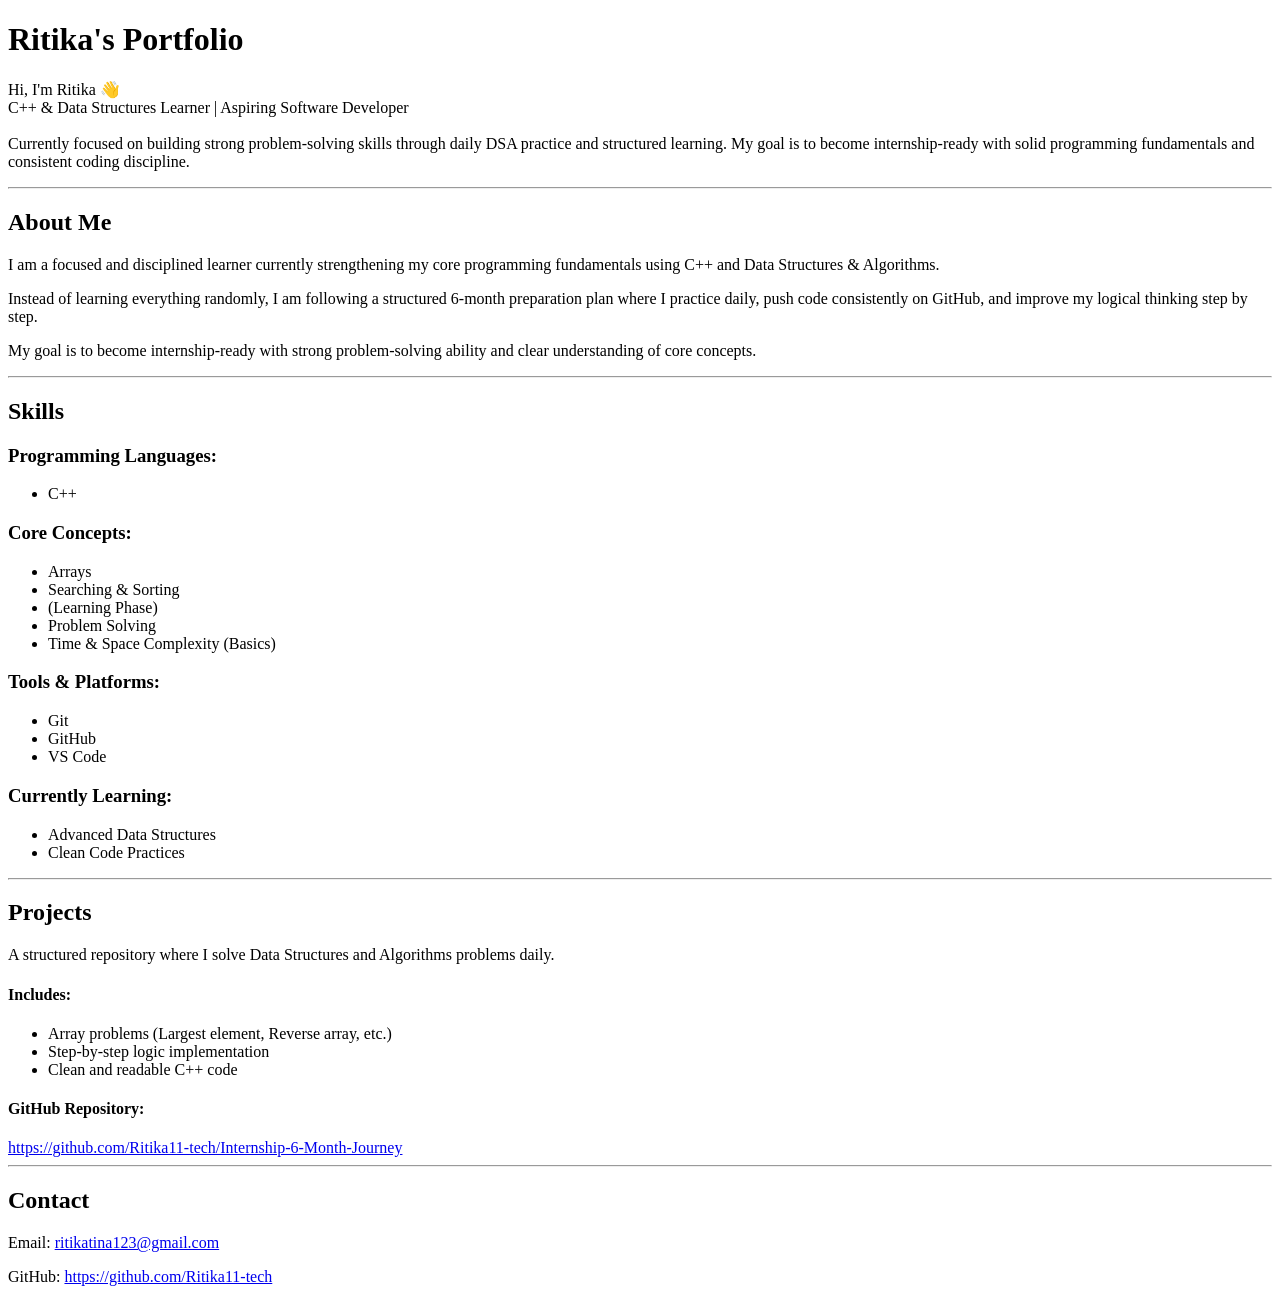
==== Development/Portfolio/index.html @ 04ca8ed6 "Added basic portfolio HTML structure" ====
<!doctype html>
<html lang="en">
  <head>
    <meta charset="UTF-8" />
    <meta name="viewport" content="width=device-width, initial-scale=1.0" />
    <title>Ritika | Portfolio</title>
  </head>
  <body>
    <header>
      <h1>Ritika's Portfolio</h1>
      <p>
        Hi, I'm Ritika 👋
        <br />
        C++ & Data Structures Learner | Aspiring Software Developer<br />
        <br />

        Currently focused on building strong problem-solving skills through
        daily DSA practice and structured learning. My goal is to become
        internship-ready with solid programming fundamentals and consistent
        coding discipline.
      </p>
    </header>
    <hr />
    <main>
      <section>
        <h2>About Me</h2>
        <p>
          I am a focused and disciplined learner currently strengthening my core
          programming fundamentals using C++ and Data Structures & Algorithms.
        </p>
        <p>
          Instead of learning everything randomly, I am following a structured
          6-month preparation plan where I practice daily, push code
          consistently on GitHub, and improve my logical thinking step by step.
        </p>
        <p>
          My goal is to become internship-ready with strong problem-solving
          ability and clear understanding of core concepts.
        </p>
      </section>
      <hr />
      <section>
        <h2>Skills</h2>

        <h3>Programming Languages:</h3>
        <ul>
          <li>C++</li>
        </ul>
        <h3>Core Concepts:</h3>
        <ul>
          <li>Arrays</li>
          <li>Searching & Sorting</li>
          <li>(Learning Phase)</li>

          <li>Problem Solving</li>
          <li>Time & Space Complexity (Basics)</li>
        </ul>
        <h3>Tools & Platforms:</h3>
        <ul>
          <li>Git</li>
          <li>GitHub</li>
          <li>VS Code</li>
        </ul>
        <h3>Currently Learning:</h3>
        <ul>
          <li>Advanced Data Structures</li>
          <li>Clean Code Practices</li>
        </ul>
      </section>
      <hr />
      <section>
        <h2>Projects</h2>
        <p>
          A structured repository where I solve Data Structures and Algorithms
          problems daily.
        </p>

        <h4>Includes:</h4>
        <ul>
          <li>Array problems (Largest element, Reverse array, etc.)</li>
          <li>Step-by-step logic implementation</li>
          <li>Clean and readable C++ code</li>
        </ul>
        <h4>GitHub Repository:</h4>
        <a
          href="https://github.com/Ritika11-tech/Internship-6-Month-Journey"
          target="_blank"
          >https://github.com/Ritika11-tech/Internship-6-Month-Journey</a
        >
      </section>
    </main>
    <hr />
    <footer>
      <h2>Contact</h2>
      <p>
      Email:
      <a href="mailto:ritikatina123@gmail.com"> ritikatina123@gmail.com</a>
      </p>
   
      <p>
      GitHub:
      <a href="https://github.com/Ritika11-tech" target="_blank"
        >https://github.com/Ritika11-tech</a>
        </p>
    </footer>
  </body>
</html>
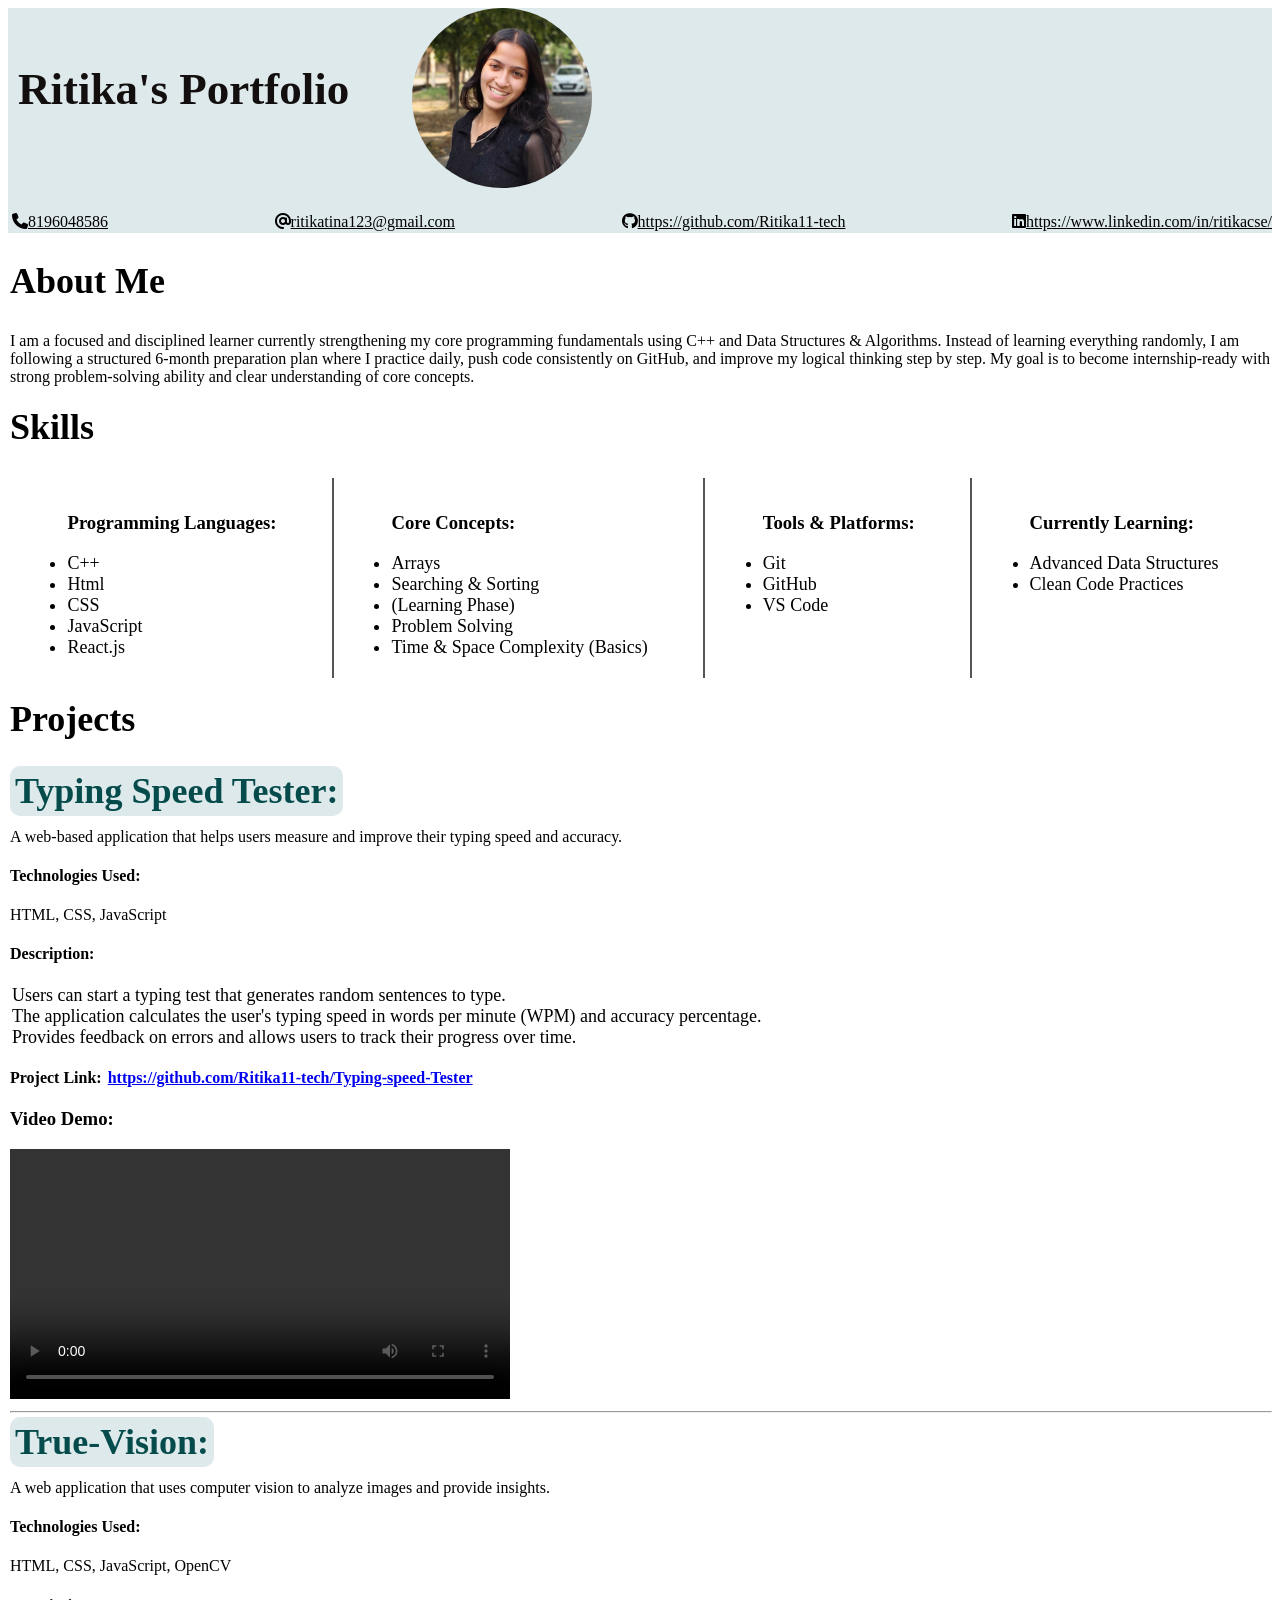
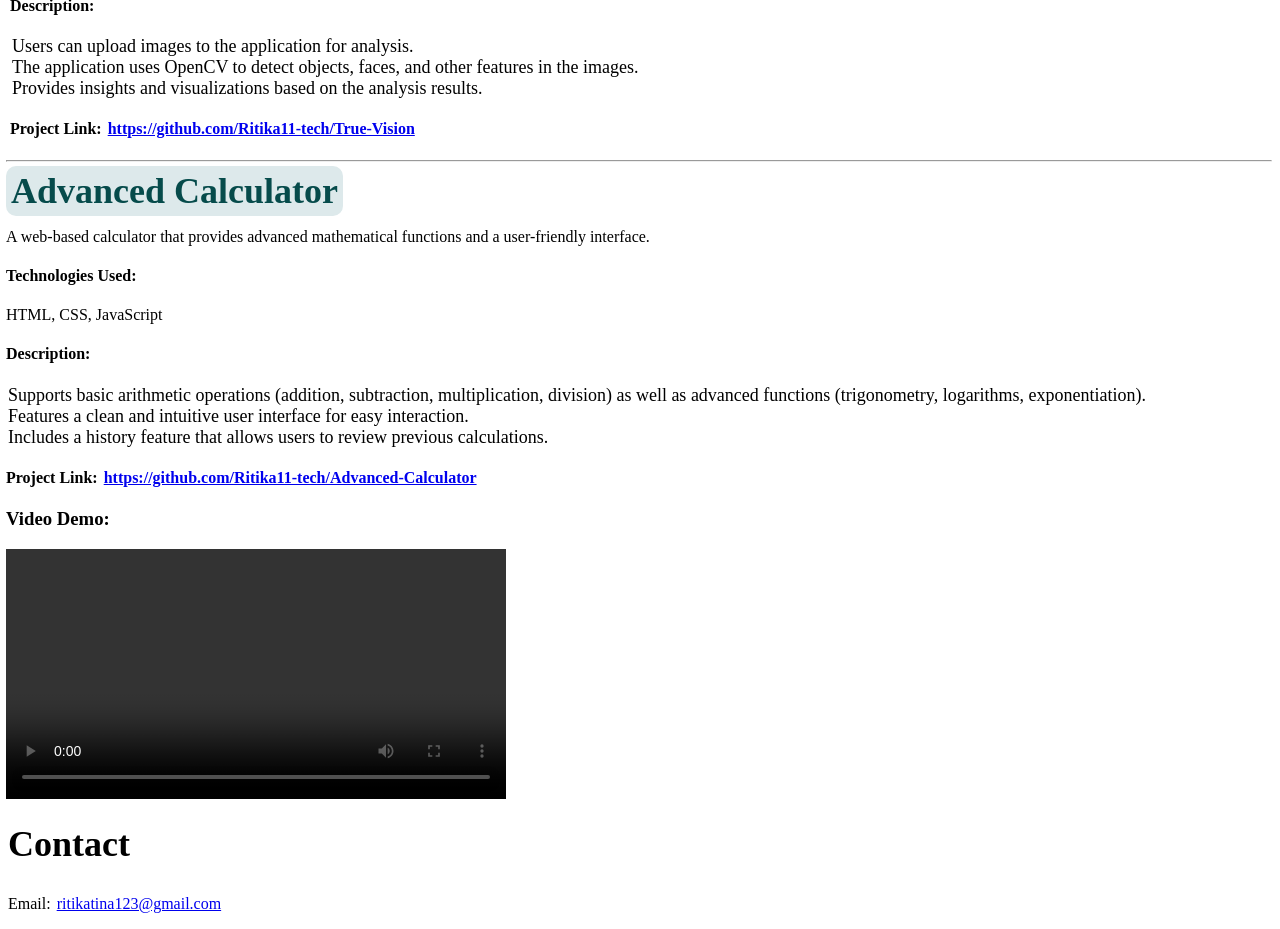
==== commit 05b2e361: "initial portfolio website" ====
--- a/Development/Portfolio/index.html
+++ b/Development/Portfolio/index.html
@@ -4,50 +4,55 @@
     <meta charset="UTF-8" />
     <meta name="viewport" content="width=device-width, initial-scale=1.0" />
     <title>Ritika | Portfolio</title>
+    <link rel="stylesheet" href="style.css">
+    <link rel="stylesheet" href="https://cdnjs.cloudflare.com/ajax/libs/font-awesome/6.5.0/css/all.min.css">
   </head>
   <body>
     <header>
-      <h1>Ritika's Portfolio</h1>
-      <p>
-        Hi, I'm Ritika 👋
-        <br />
-        C++ & Data Structures Learner | Aspiring Software Developer<br />
-        <br />
-
-        Currently focused on building strong problem-solving skills through
-        daily DSA practice and structured learning. My goal is to become
-        internship-ready with solid programming fundamentals and consistent
-        coding discipline.
-      </p>
+     <div class="first">
+      <h1 id="port">Ritika's Portfolio</h1>
+      <img  src="1.jpeg"  alt="photo"> 
+      </div>
+      <div class="second">
+       <a href="tel:860714545443" style="color:black"><i class="fa-solid fa-phone"></i>8196048586</a>
+        <a href="mailto:ritikatina123@gmail.com" style="color:black"><i class="fa-solid fa-at"></i>ritikatina123@gmail.com</a>
+       <a href="https://github.com/Ritika11-tech" target="_blank" style="color:black"><i class="fa-brands fa-github"></i>https://github.com/Ritika11-tech </a>
+        <a href="https://www.linkedin.com/in/ritikacse/" target="_blank" style="color:black"><i class="fa-brands fa-linkedin"></i>https://www.linkedin.com/in/ritikacse/</a>
+      </div>
     </header>
-    <hr />
+   
     <main>
       <section>
-        <h2>About Me</h2>
+        <h2 id="About" class="main">About Me</h2>
         <p>
           I am a focused and disciplined learner currently strengthening my core
           programming fundamentals using C++ and Data Structures & Algorithms.
-        </p>
-        <p>
+      
           Instead of learning everything randomly, I am following a structured
           6-month preparation plan where I practice daily, push code
           consistently on GitHub, and improve my logical thinking step by step.
-        </p>
-        <p>
           My goal is to become internship-ready with strong problem-solving
           ability and clear understanding of core concepts.
         </p>
       </section>
-      <hr />
+   
       <section>
-        <h2>Skills</h2>
-
+        <h2 class="main">Skills</h2>
+        <div class="skill">
+             <ul>
+            
         <h3>Programming Languages:</h3>
-        <ul>
+     
           <li>C++</li>
+           <li>Html</li>
+           <li>CSS</li>
+           <li>JavaScript</li>
+           <li>React.js</li>
         </ul>
+        <div class="vl"></div>
+         <ul>
         <h3>Core Concepts:</h3>
-        <ul>
+       
           <li>Arrays</li>
           <li>Searching & Sorting</li>
           <li>(Learning Phase)</li>
@@ -55,53 +60,81 @@
           <li>Problem Solving</li>
           <li>Time & Space Complexity (Basics)</li>
         </ul>
+        <div class="vl"></div>
+         <ul>
         <h3>Tools & Platforms:</h3>
-        <ul>
+       
           <li>Git</li>
           <li>GitHub</li>
           <li>VS Code</li>
         </ul>
+        <div class="vl"></div>
+             <ul>
         <h3>Currently Learning:</h3>
-        <ul>
+   
           <li>Advanced Data Structures</li>
           <li>Clean Code Practices</li>
         </ul>
+        </div>
       </section>
-      <hr />
+   
       <section>
-        <h2>Projects</h2>
-        <p>
-          A structured repository where I solve Data Structures and Algorithms
-          problems daily.
-        </p>
-
-        <h4>Includes:</h4>
-        <ul>
-          <li>Array problems (Largest element, Reverse array, etc.)</li>
-          <li>Step-by-step logic implementation</li>
-          <li>Clean and readable C++ code</li>
-        </ul>
-        <h4>GitHub Repository:</h4>
-        <a
-          href="https://github.com/Ritika11-tech/Internship-6-Month-Journey"
-          target="_blank"
-          >https://github.com/Ritika11-tech/Internship-6-Month-Journey</a
-        >
+        <h2 class="main">Projects</h2>
+         <h2 class="main"
+         style="color: rgb(6, 75, 75); background-color: rgb(221, 233, 235) ;
+    display: inline ;padding:5px;border-radius: 10px;" >Typing Speed Tester:</h2>
+         <p>A web-based application that helps users measure and improve their typing speed and accuracy.</p>
+         <h4>Technologies Used:</h4>
+         <p>HTML, CSS, JavaScript</p>
+         <h4>Description:</h4>
+         <p><ul>
+          <li>Users can start a typing test that generates random sentences to type.</li>
+          <li>The application calculates the user's typing speed in words per minute (WPM) and accuracy percentage.</li>
+          <li>Provides feedback on errors and allows users to track their progress over time.</li>
+         </ul></p>
+        <h4>Project Link: <a href="https://github.com/Ritika11-tech/Typing-speed-Tester" target="_blank">https://github.com/Ritika11-tech/Typing-speed-Tester</a></h4>
+        <h3>Video Demo:</h3>
+       <video width="500" controls><source src="typing.mp4.mp4">Your browser does not support the video tag.</video>
+       <hr>
+       <h2 class="main"
+       style="color: rgb(6, 75, 75); background-color: rgb(221, 233, 235) ;
+    display: inline ;padding:5px;border-radius: 10px">True-Vision:</h2>
+       <p>A web application that uses computer vision to analyze images and provide insights.</p>
+        <h4>Technologies Used:</h4>
+        <p>HTML, CSS, JavaScript, OpenCV</p>
+        <h4>Description:</h4>   
+        <p><ul>
+          <li>Users can upload images to the application for analysis.</li>
+          <li>The application uses OpenCV to detect objects, faces, and other features in the images.</li>
+          <li>Provides insights and visualizations based on the analysis results.</li>
+         </ul></p>
+        <h4>Project Link: <a href="https://github.com/Ritika11-tech/True-Vision" target="_blank">https://github.com/Ritika11-tech/True-Vision</a></h4>
       </section>
     </main>
     <hr />
-    <footer>
-      <h2>Contact</h2>
+   
+        <h2 class="main"
+        style="color: rgb(6, 75, 75); background-color: rgb(221, 233, 235) ;
+    display: inline ;padding:5px;border-radius: 10px">Advanced Calculator</h2>
+        <p>A web-based calculator that provides advanced mathematical functions and a user-friendly interface.</p>
+        <h4>Technologies Used:</h4>
+        <p>HTML, CSS, JavaScript</p>  
+        <h4>Description:</h4>
+        <p><ul>
+          <li>Supports basic arithmetic operations (addition, subtraction, multiplication, division) as well as advanced functions (trigonometry, logarithms, exponentiation).</li>
+          <li>Features a clean and intuitive user interface for easy interaction.</li>
+          <li>Includes a history feature that allows users to review previous calculations.</li>
+         </ul></p>
+        <h4>Project Link: <a href="https://github.com/Ritika11-tech/Advanced-Calculator" target="_blank">https://github.com/Ritika11-tech/Advanced-Calculator</a></h4>
+        <h3>Video Demo:</h3>
+        <video width="500" controls><source src="calculator.mp4" type="video/mp4">Your browser does not support the video tag.</video>
+         <footer>
+      <h2 class="main"
+      >Contact</h2>
       <p>
       Email:
       <a href="mailto:ritikatina123@gmail.com"> ritikatina123@gmail.com</a>
       </p>
-   
-      <p>
-      GitHub:
-      <a href="https://github.com/Ritika11-tech" target="_blank"
-        >https://github.com/Ritika11-tech</a>
-        </p>
     </footer>
   </body>
 </html>
--- a/Development/Portfolio/style.css
+++ b/Development/Portfolio/style.css
@@ -0,0 +1,101 @@
+*{
+    margin-left:2px;
+    padding: 0;
+   
+}
+
+#port{
+        margin-left:10px;
+     font-size:5vh;
+   
+    display:flex;
+  
+    justify-content: left;
+    margin-top:55px;
+    font-family:Georgia, 'Times New Roman', Times, serif;
+      animation:slideleft 1s ease-in;
+    color:rgb(20, 15, 15);
+
+}
+.first {
+     background-color: rgb(221, 233, 235);
+     height: 205px;
+    display: flex;
+     flex-direction: row;
+    white-space: nowrap;
+
+
+}
+
+@keyframes slideleft {
+    from{
+        transition: translateX(-300px);
+        opacity: 0;
+        
+    }
+    To{
+       transition: translateX(0);
+        opacity: 1;
+      
+    
+    }
+}
+img{
+    border-radius: 50%;
+    height:180px;
+    width:180px;
+    margin-left:5%;
+    object-fit: cover;
+    
+
+}
+
+.second{
+     color:black;
+     background-color:rgb(221, 233, 235);
+    height:20px;
+    display:flex;
+    flex-direction:row;
+    justify-content: space-between;
+    
+
+}
+
+#About{
+    margin-top: 3vh;
+    font-size: 4vh;
+}
+
+
+h2{
+    font-size: 4vh;
+    margin-top: 20px;
+}
+
+.skill{
+    margin-top: 20px;
+    display: flex;
+    flex-direction: row;
+    justify-content:space-evenly;
+}
+
+.vl{
+    background-color: rgb(83, 85, 89);
+    width:2px;
+    height: 200px;
+}
+
+li{
+    font-size: 2vh;
+}
+#inc{
+   margin-top: 20px;
+}
+#in{
+    font-size: 2vh;
+    margin-top: 10px;
+}
+
+.main:hover{
+   color: rgb(44, 81, 88);
+}
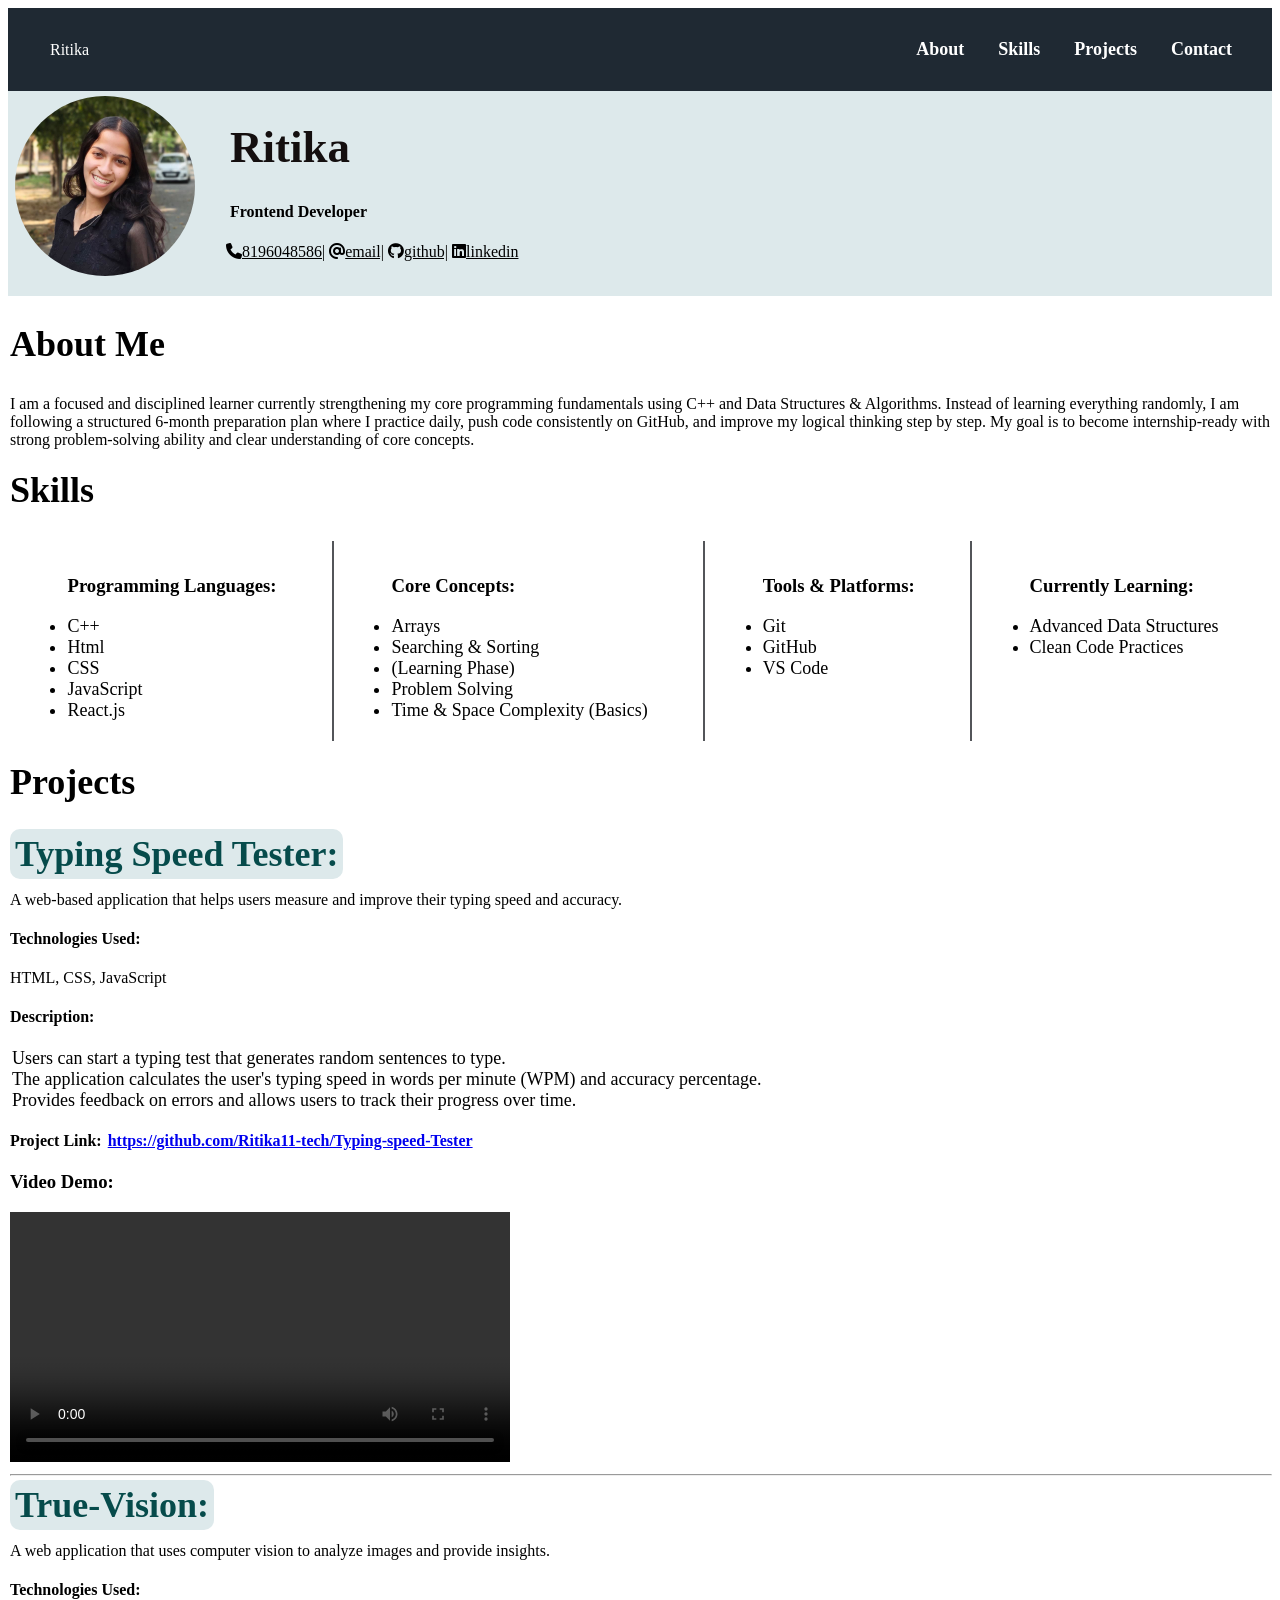
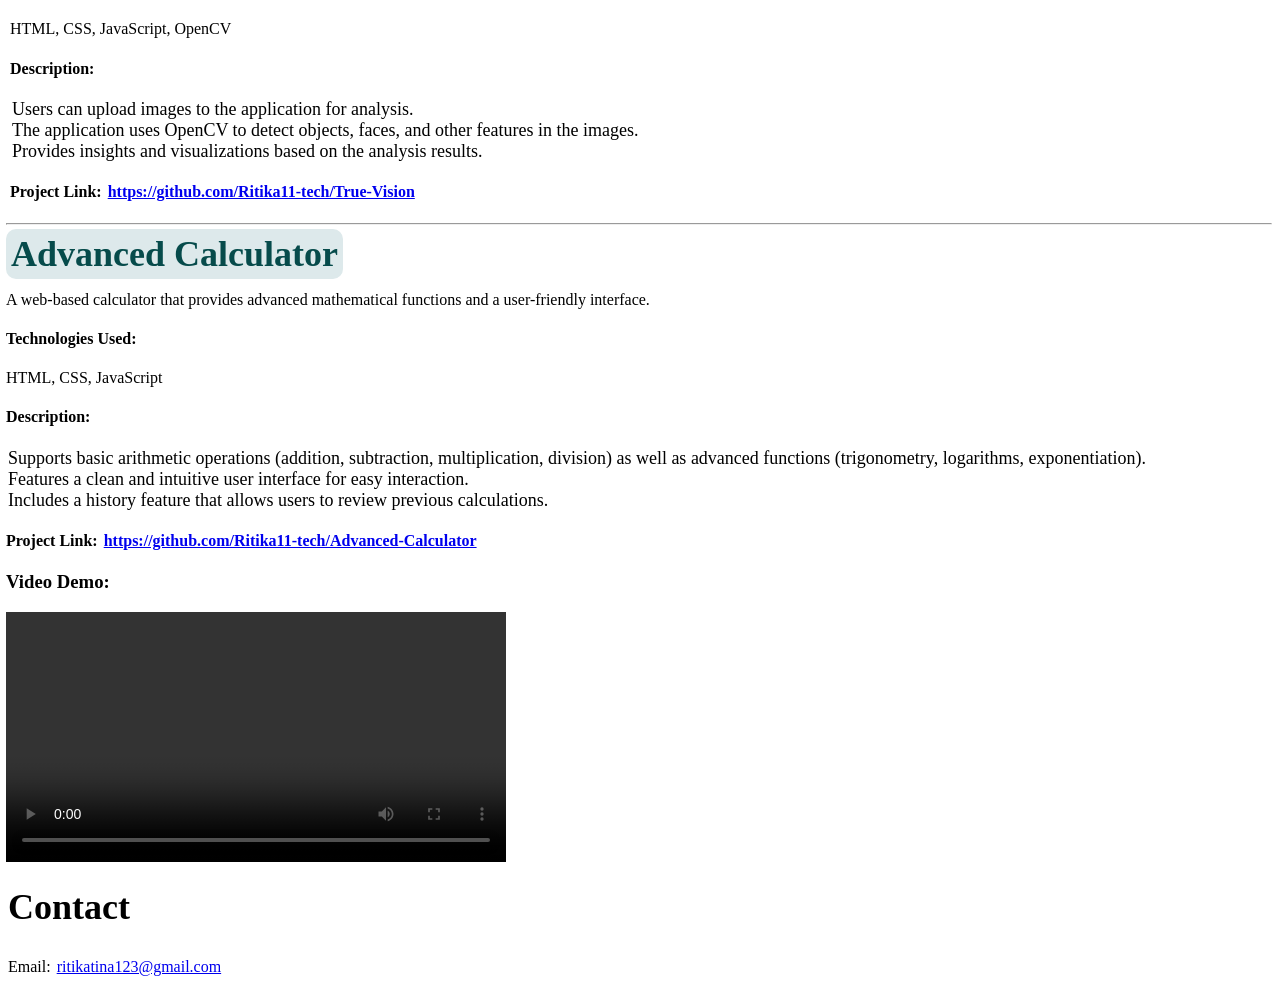
==== commit c45cb2a5: "adding navbar" ====
--- a/Development/Portfolio/index.html
+++ b/Development/Portfolio/index.html
@@ -9,16 +9,31 @@
   </head>
   <body>
     <header>
+      <div class="nav">
+        <div class="logo">Ritika</div>
+        <ul class="nav-links">
+          <li><a href="#about">About</a></li>
+          <li><a href="#skills">Skills</a></li>
+          <li><a href="#projects">Projects</a></li> 
+          <li><a href="#contact">Contact</a></li>
+        </ul>
+      </div>
      <div class="first">
-      <h1 id="port">Ritika's Portfolio</h1>
-      <img  src="1.jpeg"  alt="photo"> 
+      
+      <img  src="1.jpeg"  alt="photo">
+      <div class ="intro">
+      <h1 id="port">Ritika</h1>
+      <h4 id="fd">Frontend Developer</h4>
+   
+     
+      <div class="second">
+       <a href="tel:860714545443" style="color:black"><i class="fa-solid fa-phone"></i>8196048586|</a>
+        <a href="mailto:ritikatina123@gmail.com" style="color:black"><i class="fa-solid fa-at"></i>email|</a>
+       <a href="https://github.com/Ritika11-tech" target="_blank" style="color:black"><i class="fa-brands fa-github"></i>github|</a>
+        <a href="https://www.linkedin.com/in/ritikacse/" target="_blank" style="color:black"><i class="fa-brands fa-linkedin"></i>linkedin</a>
       </div>
-      <div class="second">
-       <a href="tel:860714545443" style="color:black"><i class="fa-solid fa-phone"></i>8196048586</a>
-        <a href="mailto:ritikatina123@gmail.com" style="color:black"><i class="fa-solid fa-at"></i>ritikatina123@gmail.com</a>
-       <a href="https://github.com/Ritika11-tech" target="_blank" style="color:black"><i class="fa-brands fa-github"></i>https://github.com/Ritika11-tech </a>
-        <a href="https://www.linkedin.com/in/ritikacse/" target="_blank" style="color:black"><i class="fa-brands fa-linkedin"></i>https://www.linkedin.com/in/ritikacse/</a>
-      </div>
+         </div> 
+       </div>
     </header>
    
     <main>
@@ -79,7 +94,8 @@
       </section>
    
       <section>
-        <h2 class="main">Projects</h2>
+        <h2 id="project-cards
+        "class="main">Projects
          <h2 class="main"
          style="color: rgb(6, 75, 75); background-color: rgb(221, 233, 235) ;
     display: inline ;padding:5px;border-radius: 10px;" >Typing Speed Tester:</h2>
@@ -128,6 +144,7 @@
         <h4>Project Link: <a href="https://github.com/Ritika11-tech/Advanced-Calculator" target="_blank">https://github.com/Ritika11-tech/Advanced-Calculator</a></h4>
         <h3>Video Demo:</h3>
         <video width="500" controls><source src="calculator.mp4" type="video/mp4">Your browser does not support the video tag.</video>
+        </h2>
          <footer>
       <h2 class="main"
       >Contact</h2>
--- a/Development/Portfolio/style.css
+++ b/Development/Portfolio/style.css
@@ -3,6 +3,28 @@
     padding: 0;
    
 }
+html{
+    scroll-behavior: smooth;
+}
+.nav{
+    display:flex;
+    justify-content :space-between;
+    align-items: center;
+    padding:15px 40px;
+    color:white;
+    background:#1f2933;}
+
+    .nav-links{
+        display:flex;
+        list-style: none;
+        gap:30px;
+    }
+    .nav-links li a{
+        color:white;
+        text-decoration: none;
+        font-weight:bold;
+    }
+
 
 #port{
         margin-left:10px;
@@ -11,13 +33,25 @@
     display:flex;
   
     justify-content: left;
-    margin-top:55px;
+    margin-top:px;
     font-family:Georgia, 'Times New Roman', Times, serif;
       animation:slideleft 1s ease-in;
     color:rgb(20, 15, 15);
 
 }
-.first {
+
+.intro{
+    display:flex;
+    flex-direction: column;
+    margin-left: 20px;
+    
+    
+}
+#fd{
+   margin-top: 0;
+   margin-left: 10px;
+}
+.first {    
      background-color: rgb(221, 233, 235);
      height: 205px;
     display: flex;
@@ -44,8 +78,9 @@
     border-radius: 50%;
     height:180px;
     width:180px;
-    margin-left:5%;
+    padding:5px;
     object-fit: cover;
+
     
 
 }
@@ -53,10 +88,12 @@
 .second{
      color:black;
      background-color:rgb(221, 233, 235);
-    height:20px;
+  
     display:flex;
     flex-direction:row;
-    justify-content: space-between;
+   
+
+   
     
 
 }
@@ -98,4 +135,16 @@
 
 .main:hover{
    color: rgb(44, 81, 88);
+}
+
+#project-cards{
+   background:white;
+padding:25px;
+border-radius:10px;
+box-shadow:0 4px 15px rgba(0,0,0,0.1);
+margin-bottom:30px;
+transition:0.3s;
+}
+.project-cards:hover{
+transform:translateY(-8px);
 }
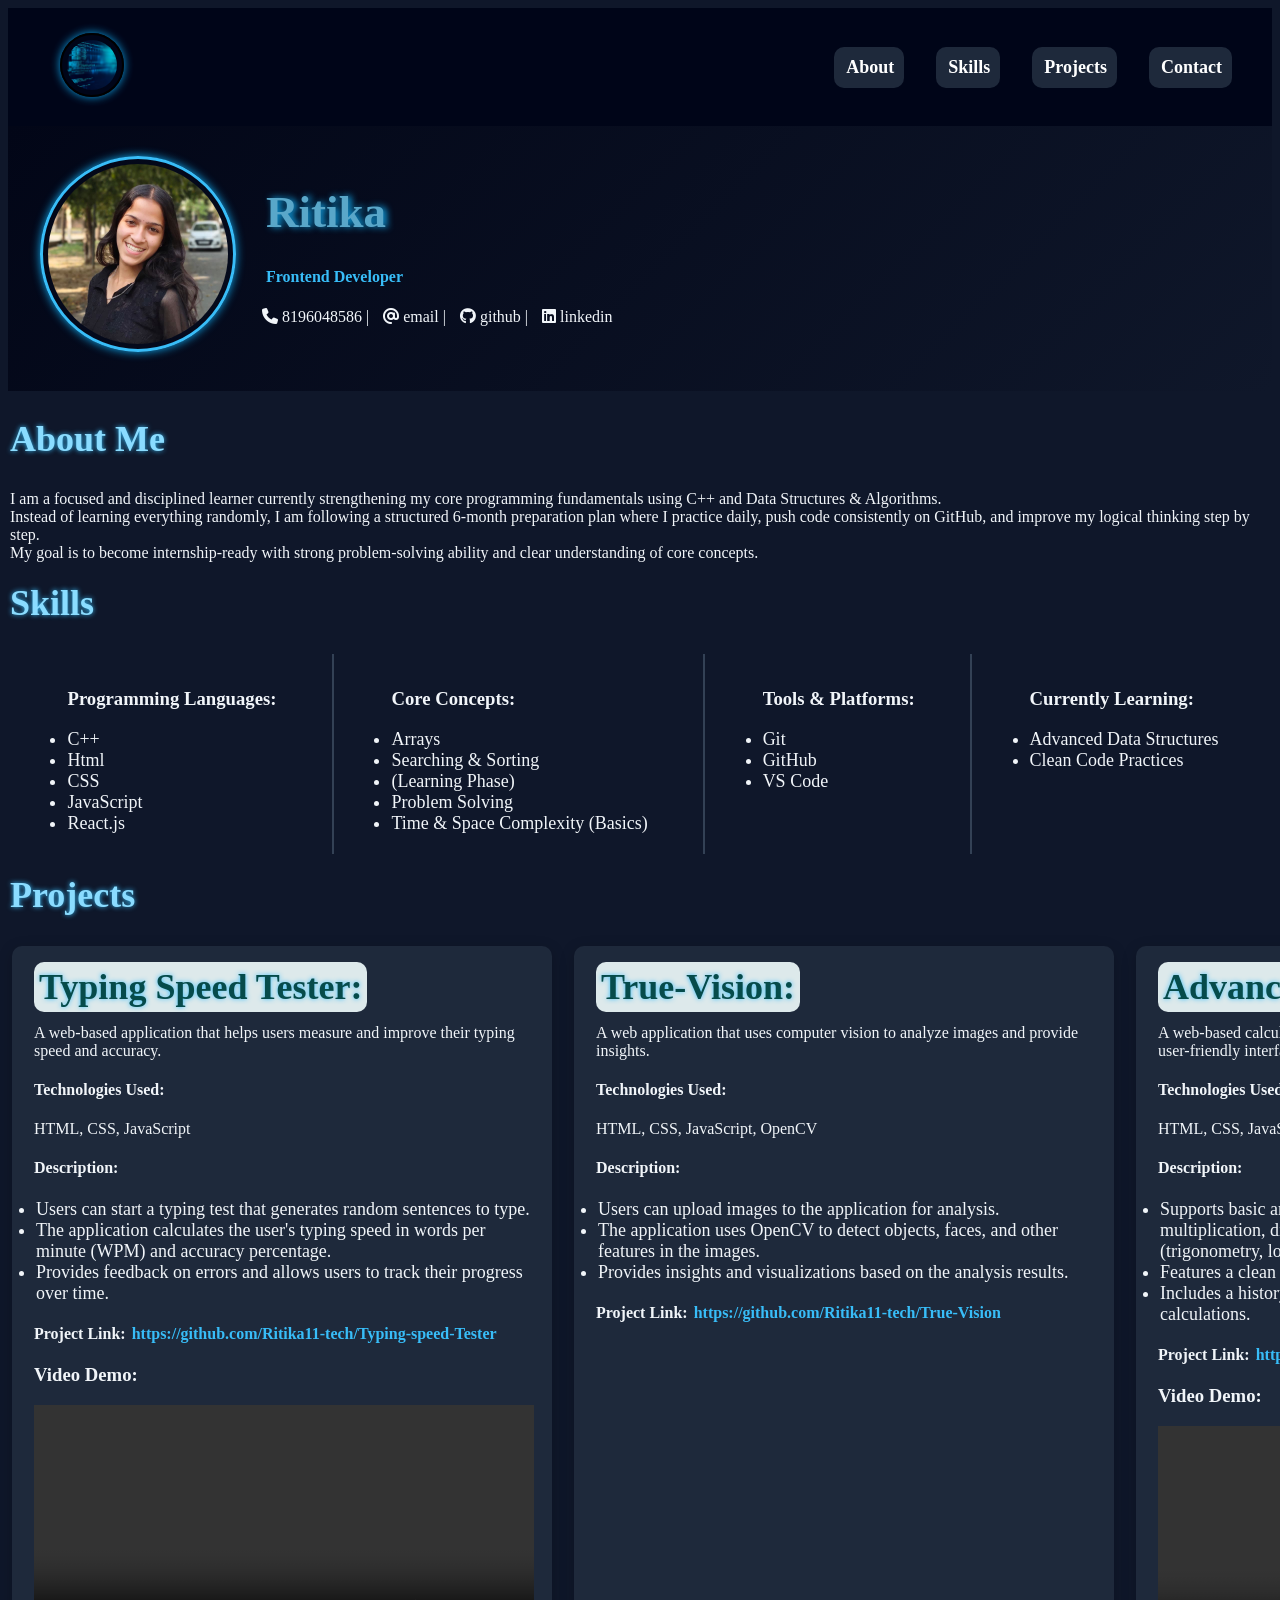
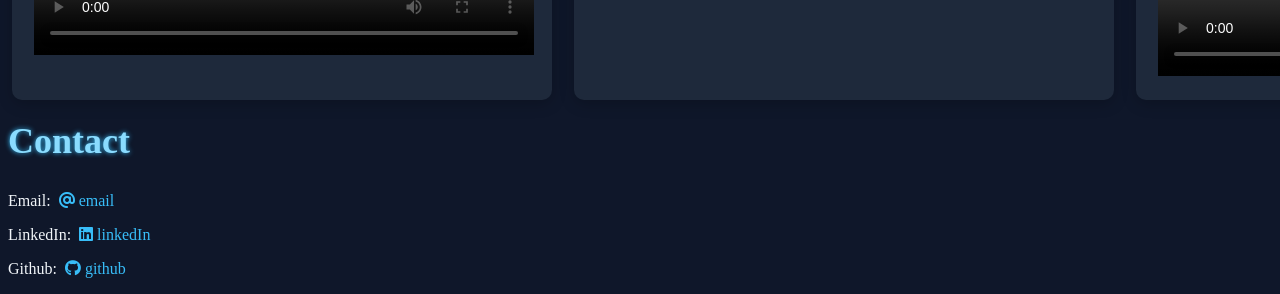
==== commit 562015d3: "added css and js" ====
--- a/Development/Portfolio/index.html
+++ b/Development/Portfolio/index.html
@@ -6,18 +6,21 @@
     <title>Ritika | Portfolio</title>
     <link rel="stylesheet" href="style.css">
     <link rel="stylesheet" href="https://cdnjs.cloudflare.com/ajax/libs/font-awesome/6.5.0/css/all.min.css">
+   
   </head>
   <body>
     <header>
       <div class="nav">
-        <div class="logo">Ritika</div>
+        <div class="logo"><img id="log" src="LAPT.jpg"></div>
+
         <ul class="nav-links">
-          <li><a href="#about">About</a></li>
-          <li><a href="#skills">Skills</a></li>
+          <li  ><a href="#About">About</a></li>
+          <li><a href="#skill">Skills</a></li>
           <li><a href="#projects">Projects</a></li> 
           <li><a href="#contact">Contact</a></li>
         </ul>
       </div>
+    
      <div class="first">
       
       <img  src="1.jpeg"  alt="photo">
@@ -25,12 +28,12 @@
       <h1 id="port">Ritika</h1>
       <h4 id="fd">Frontend Developer</h4>
    
-     
+    
       <div class="second">
-       <a href="tel:860714545443" style="color:black"><i class="fa-solid fa-phone"></i>8196048586|</a>
-        <a href="mailto:ritikatina123@gmail.com" style="color:black"><i class="fa-solid fa-at"></i>email|</a>
-       <a href="https://github.com/Ritika11-tech" target="_blank" style="color:black"><i class="fa-brands fa-github"></i>github|</a>
-        <a href="https://www.linkedin.com/in/ritikacse/" target="_blank" style="color:black"><i class="fa-brands fa-linkedin"></i>linkedin</a>
+       <a href="tel:860714545443"><i class="fa-solid fa-phone"></i> 8196048586 |</a>
+        <a href="mailto:ritikatina123@gmail.com"><i class="fa-solid fa-at"></i> email |</a>
+       <a href="https://github.com/Ritika11-tech" target="_blank" ><i class="fa-brands fa-github"></i> github |</a>
+        <a href="https://www.linkedin.com/in/ritikacse/" target="_blank"><i class="fa-brands fa-linkedin"></i> linkedin</a>
       </div>
          </div> 
        </div>
@@ -42,17 +45,18 @@
         <p>
           I am a focused and disciplined learner currently strengthening my core
           programming fundamentals using C++ and Data Structures & Algorithms.
-      
+      <br>
           Instead of learning everything randomly, I am following a structured
           6-month preparation plan where I practice daily, push code
           consistently on GitHub, and improve my logical thinking step by step.
+          <br>
           My goal is to become internship-ready with strong problem-solving
           ability and clear understanding of core concepts.
         </p>
       </section>
    
       <section>
-        <h2 class="main">Skills</h2>
+        <h2 id="skill" class="main">Skills</h2>
         <div class="skill">
              <ul>
             
@@ -94,9 +98,10 @@
       </section>
    
       <section>
-        <h2 id="project-cards
-        "class="main">Projects
-         <h2 class="main"
+        <h2 id="projects"class="main">Projects</h2>
+        <div class="projects-container">
+        <div id="typing"  class="projects-card ">
+         <h2  class="main"
          style="color: rgb(6, 75, 75); background-color: rgb(221, 233, 235) ;
     display: inline ;padding:5px;border-radius: 10px;" >Typing Speed Tester:</h2>
          <p>A web-based application that helps users measure and improve their typing speed and accuracy.</p>
@@ -111,7 +116,10 @@
         <h4>Project Link: <a href="https://github.com/Ritika11-tech/Typing-speed-Tester" target="_blank">https://github.com/Ritika11-tech/Typing-speed-Tester</a></h4>
         <h3>Video Demo:</h3>
        <video width="500" controls><source src="typing.mp4.mp4">Your browser does not support the video tag.</video>
-       <hr>
+       </div>
+    
+       
+       <div class="projects-card">
        <h2 class="main"
        style="color: rgb(6, 75, 75); background-color: rgb(221, 233, 235) ;
     display: inline ;padding:5px;border-radius: 10px">True-Vision:</h2>
@@ -125,9 +133,11 @@
           <li>Provides insights and visualizations based on the analysis results.</li>
          </ul></p>
         <h4>Project Link: <a href="https://github.com/Ritika11-tech/True-Vision" target="_blank">https://github.com/Ritika11-tech/True-Vision</a></h4>
-      </section>
-    </main>
-    <hr />
+       </div>
+
+
+  
+        <div id="ac" class="projects-card ">
    
         <h2 class="main"
         style="color: rgb(6, 75, 75); background-color: rgb(221, 233, 235) ;
@@ -145,13 +155,28 @@
         <h3>Video Demo:</h3>
         <video width="500" controls><source src="calculator.mp4" type="video/mp4">Your browser does not support the video tag.</video>
         </h2>
+          </div>
+        </div>
+        
+   
+        </section>
+    </main>
          <footer>
-      <h2 class="main"
+      <h2 id="contact" class="main"
       >Contact</h2>
       <p>
       Email:
-      <a href="mailto:ritikatina123@gmail.com"> ritikatina123@gmail.com</a>
+      <a href="mailto:ritikatina123@gmail.com"> <i class="fa-solid fa-at"></i> email</a>
+      </p>
+      <p>
+        LinkedIn:
+        <a href="https://www.linkedin.com/in/ritika-tina-79b28b20a/" target="_blank"><i class="fa-brands fa-linkedin"></i> linkedIn</a>
+      </p>
+      <p>
+        Github:
+        <a href="https://github.com/Ritika11-tech" target="_blank"><i class="fa-brands fa-github"></i> github</a>
       </p>
     </footer>
+     <script src="script.js"></script>
   </body>
 </html>
--- a/Development/Portfolio/style.css
+++ b/Development/Portfolio/style.css
@@ -12,7 +12,8 @@
     align-items: center;
     padding:15px 40px;
     color:white;
-    background:#1f2933;}
+    background: #000518; 
+}
 
     .nav-links{
         display:flex;
@@ -33,10 +34,10 @@
     display:flex;
   
     justify-content: left;
-    margin-top:px;
+     color: #59a7c9;
     font-family:Georgia, 'Times New Roman', Times, serif;
       animation:slideleft 1s ease-in;
-    color:rgb(20, 15, 15);
+      text-shadow: #0ea5e9 3px 0px 7px;
 
 }
 
@@ -51,12 +52,26 @@
    margin-top: 0;
    margin-left: 10px;
 }
+.intro h1, #fd{
+  color: #38bdf8;
+}
+.second a{
+  color: #f1f5f9;
+  margin-right: 10px;
+  transition: 0.3s;
+}
+
+.second a:hover{
+  color: #38bdf8;
+}
 .first {    
-     background-color: rgb(221, 233, 235);
+   
      height: 205px;
     display: flex;
      flex-direction: row;
     white-space: nowrap;
+      background: linear-gradient(135deg, #020617, #0f172a);
+  padding: 30px;
 
 
 }
@@ -80,22 +95,20 @@
     width:180px;
     padding:5px;
     object-fit: cover;
-
-    
-
+    border: 3px solid #38bdf8;
+    box-shadow: #0ea5e9 0px 0px 10px;
+    transition:scale 0.3s ease-in-out;
+
+    
+
+}
+img:hover{
+    scale:105%;
 }
 
 .second{
-     color:black;
-     background-color:rgb(221, 233, 235);
-  
     display:flex;
     flex-direction:row;
-   
-
-   
-    
-
 }
 
 #About{
@@ -117,7 +130,7 @@
 }
 
 .vl{
-    background-color: rgb(83, 85, 89);
+     background-color: #334155;
     width:2px;
     height: 200px;
 }
@@ -132,19 +145,100 @@
     font-size: 2vh;
     margin-top: 10px;
 }
-
+.main{
+     color: #8adcff;
+      text-shadow: 0 0 5px #38bdf8;
+}
 .main:hover{
-   color: rgb(44, 81, 88);
-}
-
-#project-cards{
-   background:white;
-padding:25px;
+   color: rgb(185, 243, 255);
+}
+
+.projects-container{
+    display: grid;
+  grid-template-columns: repeat(3, 1fr);
+    gap: 20px;
+
+}
+.projects-card{
+  background: #1e293b;
+  color: #f1f5f9;
+padding:20px;
+width:500px;
 border-radius:10px;
-box-shadow:0 4px 15px rgba(0,0,0,0.1);
-margin-bottom:30px;
-transition:0.3s;
-}
-.project-cards:hover{
-transform:translateY(-8px);
-}+box-shadow:0 4px 15px rgba(0,0,0,0.2);
+transition: scale 0.3s ease, box-shadow 0.3s ease;
+}
+
+
+.projects-card:hover{
+    box-shadow:0 8px 30px rgba(0,0,0,0.3);
+  
+    scale:105%;
+
+
+}
+body{
+      background-color: #0f172a;
+  color: #f1f5f9;
+}
+a{
+  color: #38bdf8;
+  text-decoration: none;
+}
+
+a:hover{
+  color: #0ea5e9;
+}
+
+.nav-links li{
+  
+   gap:20px;
+    padding:10px;
+    border-radius: 10px;
+    background-color: #1e293b;
+    transition:scale 0.3s ease-in-out;
+}
+
+.nav-links li:hover{
+   box-shadow: #38bdf8 0px 0px 10px;
+   scale:103%;
+}
+
+#log{
+    border:2px solid black;
+    width:50px;
+    height:50px;
+    margin:10px
+}
+
+
+
+
+
+.show-left{
+  animation: 2s slides-in-left;
+}
+@keyframes slides-in-left{
+  0%{
+    transform: translateX(-400px);
+    opacity: 0;
+  }
+  100%{
+    transform: translateX(0);
+    opacity: 1;
+  }
+}
+
+.show-right{
+  animation: 2s slides-in-right;
+}
+@keyframes slides-in-right{
+  0%{
+    transform: translateX(400px);
+    opacity: 0;
+  }
+  100%{
+    transform: translateX(0);
+    opacity: 1;
+  }
+}
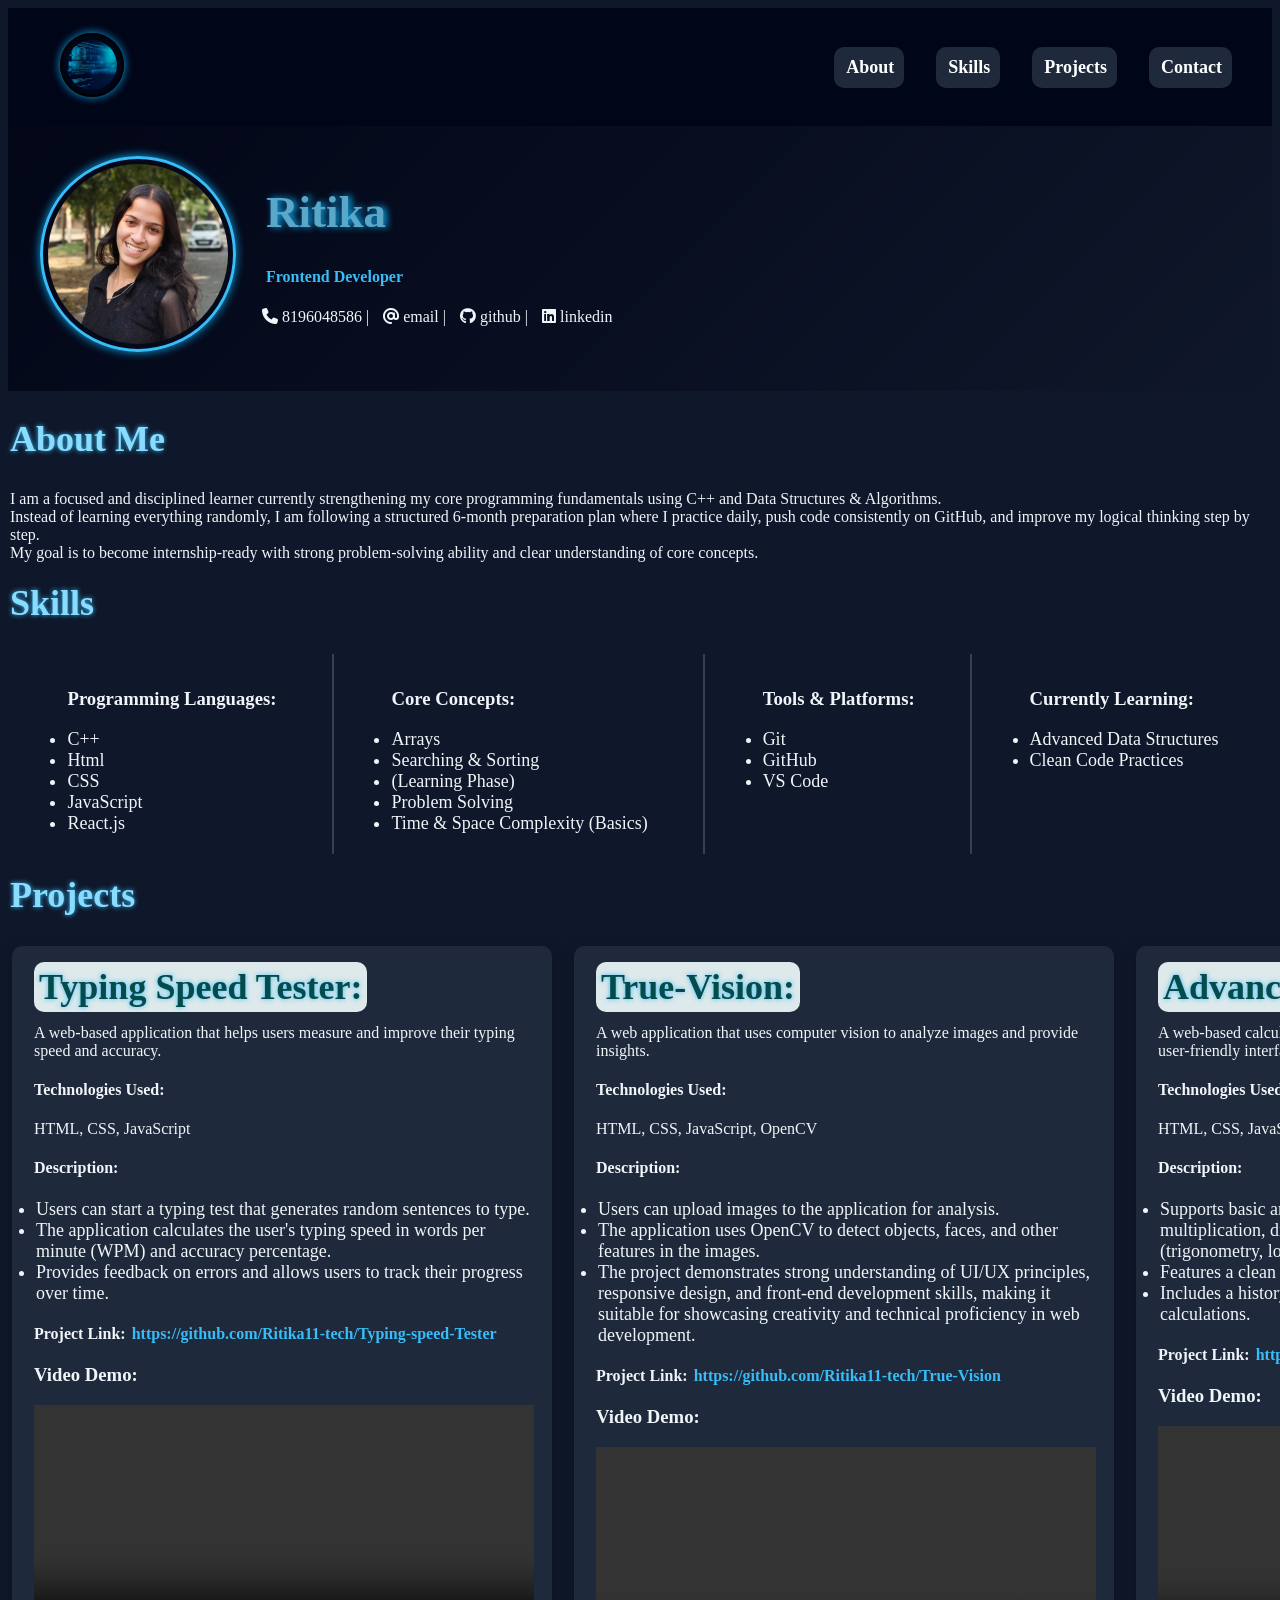
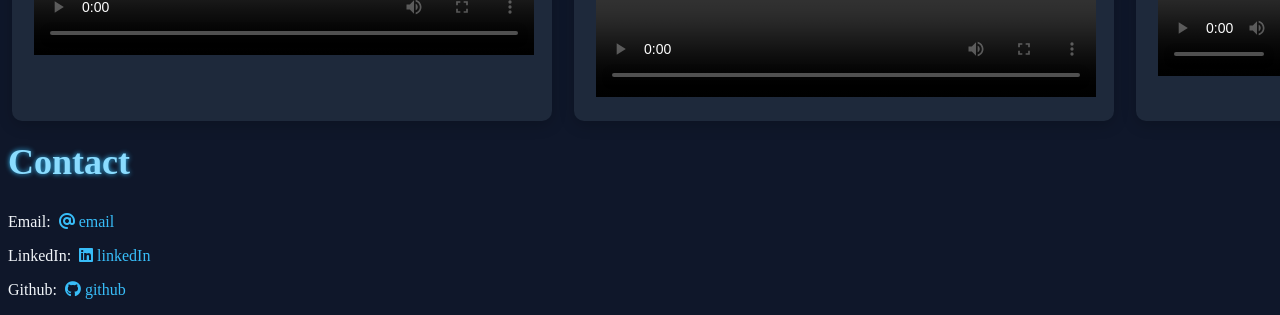
==== commit c7740123: "make the site responsive" ====
--- a/Development/Portfolio/index.html
+++ b/Development/Portfolio/index.html
@@ -14,7 +14,7 @@
         <div class="logo"><img id="log" src="LAPT.jpg"></div>
 
         <ul class="nav-links">
-          <li  ><a href="#About">About</a></li>
+          <li><a href="#About">About</a></li>
           <li><a href="#skill">Skills</a></li>
           <li><a href="#projects">Projects</a></li> 
           <li><a href="#contact">Contact</a></li>
@@ -42,6 +42,7 @@
     <main>
       <section>
         <h2 id="About" class="main">About Me</h2>
+        
         <p>
           I am a focused and disciplined learner currently strengthening my core
           programming fundamentals using C++ and Data Structures & Algorithms.
@@ -100,8 +101,8 @@
       <section>
         <h2 id="projects"class="main">Projects</h2>
         <div class="projects-container">
-        <div id="typing"  class="projects-card ">
-         <h2  class="main"
+        <div   class="projects-card ">
+         <h2  id="typing" class="main"
          style="color: rgb(6, 75, 75); background-color: rgb(221, 233, 235) ;
     display: inline ;padding:5px;border-radius: 10px;" >Typing Speed Tester:</h2>
          <p>A web-based application that helps users measure and improve their typing speed and accuracy.</p>
@@ -120,7 +121,8 @@
     
        
        <div class="projects-card">
-       <h2 class="main"
+       <h2 id="truev"
+       class="main"
        style="color: rgb(6, 75, 75); background-color: rgb(221, 233, 235) ;
     display: inline ;padding:5px;border-radius: 10px">True-Vision:</h2>
        <p>A web application that uses computer vision to analyze images and provide insights.</p>
@@ -130,16 +132,19 @@
         <p><ul>
           <li>Users can upload images to the application for analysis.</li>
           <li>The application uses OpenCV to detect objects, faces, and other features in the images.</li>
-          <li>Provides insights and visualizations based on the analysis results.</li>
+         
+          <li>The project demonstrates strong understanding of UI/UX principles, responsive design, and front-end development skills, making it suitable for showcasing creativity and technical proficiency in web development.</li>
          </ul></p>
         <h4>Project Link: <a href="https://github.com/Ritika11-tech/True-Vision" target="_blank">https://github.com/Ritika11-tech/True-Vision</a></h4>
+        <h3>Video Demo:</h3>
+        <video width="500" controls><source src="true.mp4" type="video/mp4">Your browser does not support the video</video>
        </div>
 
 
   
         <div id="ac" class="projects-card ">
    
-        <h2 class="main"
+        <h2 id="ac" class="main"
         style="color: rgb(6, 75, 75); background-color: rgb(221, 233, 235) ;
     display: inline ;padding:5px;border-radius: 10px">Advanced Calculator</h2>
         <p>A web-based calculator that provides advanced mathematical functions and a user-friendly interface.</p>
--- a/Development/Portfolio/style.css
+++ b/Development/Portfolio/style.css
@@ -242,3 +242,272 @@
     opacity: 1;
   }
 }
+
+
+@media (min-width: 0) and (max-width: 480px){
+*{
+ margin:3px;
+ padding:0;
+  box-sizing: border-box;
+}
+#About{
+    margin:1vh;
+    font-size: 4vh;
+}
+
+main{
+ 
+  margin: 0;
+  padding: 0px;
+}
+.first{
+  margin:0;
+}
+ .skill{
+  padding:1px;
+    margin:0;
+    display: flex;
+    flex-direction:row;
+    justify-content:center;
+    font-size:0px;
+  }
+   
+ body{
+     margin:0;
+    background-color: #0f172a;
+  color: #f1f5f9;
+   
+  
+}
+
+.skill ul,.skill li{
+  font-size: 10px;
+}
+  #log{
+    border:1px solid black;
+    width:30px;
+    height:30px;
+    margin-left:50%;
+    object-fit: cover;
+    padding:2px;
+    
+}
+
+  .nav-links li {
+    margin:0;
+    padding:2px;
+      border-radius: 5px;
+
+  }
+     .nav-links{
+        display:flex;
+        list-style: none;
+        gap:20px;
+        
+
+    }
+  .main{
+    padding:2px;
+    display:flex;
+    justify-content:center;
+    font-size: 30px;
+
+    
+  }
+  #About{
+    font-size: 30px;
+    padding-top: 15px;
+    
+  }
+
+
+   
+
+img{
+    border-radius: 50%;
+    height:100px;
+    width:200px;
+    padding:5px;
+    margin:0px;
+    border: 2px solid #38bdf8;
+  
+
+
+}
+
+
+#typing,#truev,#ac{
+  font-size: 20px;
+}
+#About p{
+  padding: 10px;
+}
+.projects-container{
+     
+   display:grid;
+    grid-template-columns: repeat(1, 1fr);
+    gap:10px;
+    justify-items: center;
+  }
+
+.projects-card{
+  padding:10px;
+  width: 80%;
+  max-width: 350px;
+
+}
+.projects-card p{
+  padding:20px;
+}
+ video{
+  width:100%;
+ }
+ .nav, .first, main, section {
+  width: 100%;
+}
+#port{
+      
+     font-size:4vh;
+}
+  ul{
+    padding-left: 10px;
+  }
+  body{
+    margin:0;
+  }
+.nav{
+      padding:2px;
+      margin:0;
+}
+ .main{
+  font-size:30px;;
+   }
+  .second {
+    display: grid;
+    grid-template-columns: repeat(2, 1fr);
+      
+  }}
+
+
+@media (min-width:481px) and (max-width: 768px){
+  .projects-container{
+   display:grid;
+    grid-template-columns: repeat(1, 1fr);
+    gap:10px;
+  }
+  .projects-card{
+    padding:30px;
+    width:80%;
+  } 
+  .projects-card li,p{
+   font-size: 20px;
+  }
+.projects-card p{
+  padding:20px;
+}
+  *{
+    margin:3px;
+
+  }
+  ul{
+    padding-left: 20px;
+  }
+  body{
+    margin:0;
+  }
+.nav{
+      padding:2px;
+      margin:0;
+}
+.intro{
+  display: flex;
+  justify-content: center;
+}
+#typing,#truev,#ac{
+  font-size: 20px;
+  display: inline;
+
+}
+  .projects-container{
+   display:grid;
+    grid-template-columns: repeat(1, 1fr);
+    gap: 20px;
+    justify-items: center;
+  
+    
+  }
+}
+
+@media (min-width: 769px) and (max-width: 1024px){
+  .projects-container{
+   display:grid;
+    grid-template-columns: repeat(1, 1fr);
+    gap: 20px;
+    justify-items: center;
+  
+    
+  }
+  #port{
+      font-size: 3vh;
+      margin-left: 20px;
+  }
+  .projects-card
+{
+ 
+    width:80%;
+  
+  } 
+  .skill ul,.skill li{
+  font-size: 15px;
+}
+
+ ul{
+    padding-left: 20px;
+  }
+   body{
+    margin:0;
+  }
+  .nav{
+      padding:10px;
+      margin:0;
+}
+ .nav-links li {
+    margin:0;
+    padding:10px 20px;
+      border-radius: 5px;
+  }
+     .nav-links{
+        display:flex;
+        list-style: none;
+        gap:30px;
+        justify-content: space-evenly;
+
+    }
+   .main{
+  font-size: 30px;;
+   }
+video{
+  width:100%;}
+  .projects-card li{
+    font-size: 18px;
+  }
+    #About{
+    font-size: 30px;
+    padding-top: 15px;
+    
+  }
+
+
+  .nav-links li {
+    margin:0;
+    padding:4px;
+      border-radius: 5px;
+  }
+  .nav-links{
+        display:flex;
+        list-style: none;
+        gap:20px;
+        justify-content: space-evenly;
+}
+
+}
